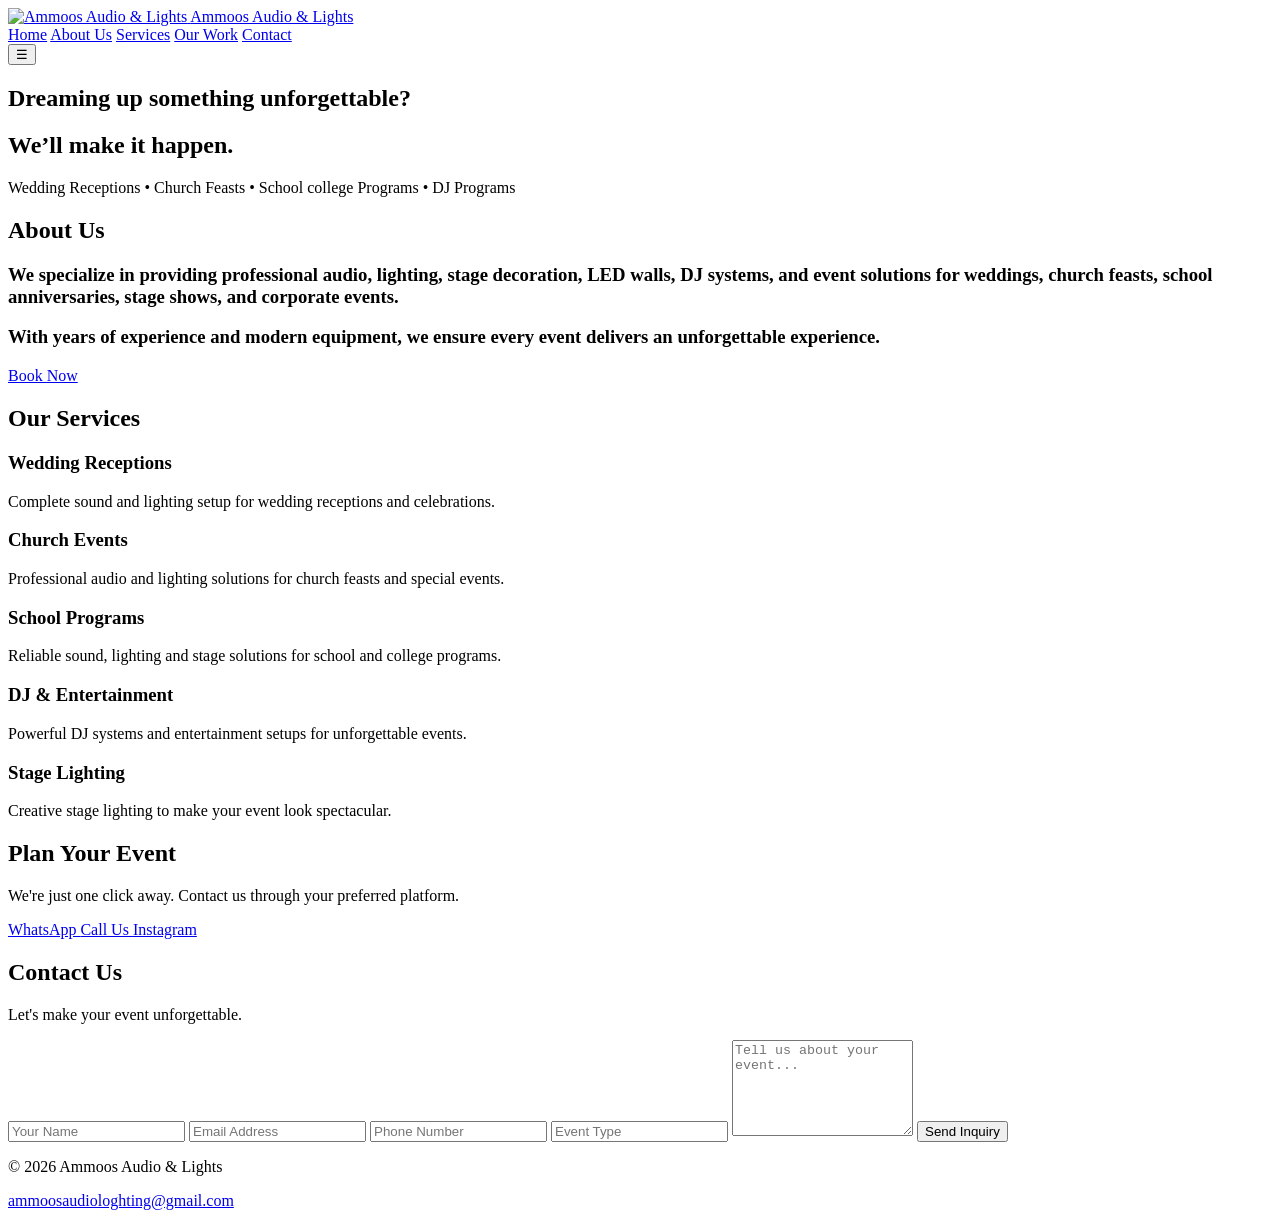
==== index.html @ 458efa20 "Add files via upload" ====
<!DOCTYPE html>
<html lang="en">

<head>
    <meta charset="UTF-8">
    <meta name="viewport" content="width=device-width, initial-scale=1.0">
    <title>Ammoos  Audio & Lights</title>

    <link rel="stylesheet" href="css/style.css">
</head>

<body>

<header class="navbar">

    <a href="#home" class="logo">

        <img src="images/A-Photoroom.png" alt="Ammoos Audio & Lights">

        <span>Ammoos Audio & Lights</span>

    </a>


    <nav class="nav-menu">

        <a href="#home">Home</a>
        <a href="#about">About Us</a>
        <a href="#services">Services</a>
        <a href="#gallery">Our Work</a>
        <a href="#contact">Contact</a>

    </nav>


    <button class="menu-toggle" onclick="toggleMenu()">

        ☰

    </button>

</header>
    <section class="hero" id="home">
        <div class="hero-content">
            
          <h1>Dreaming up something unforgettable? </h1>
          <h1>We’ll make it happen.</h1>
            <p>
                Wedding Receptions • Church Feasts • School college Programs • DJ Programs
            </p>
            <!-- About Section -->

<section class="about" id="about">

    

    <div class="about-content">

        <h2>About Us</h2>
        <h3>
             <p>
            We specialize in providing professional audio, lighting, stage decoration,
            LED walls, DJ systems, and event solutions for weddings, church feasts,
            school anniversaries, stage shows, and corporate events.
        </p>
        </h3>

       
<h3>
     <p>
            With years of experience and modern equipment, we ensure every event
            delivers an unforgettable experience.
        </p>
</h3>
       

       <a href="https://wa.me/918129966075?text=Hello%20Ammoos%20Audio%20%26%20Lights%2C%20I%20would%20like%20to%20book%20your%20services." 
   class="book-btn" 
   target="_blank">
    Book Now
</a>
    </div>

</section>

           
            

            
            
        </div>

    </section>

    <script src="js/script.js"></script>


    <!-- Services -->

<section class="services" id="services">


    <h2>Our Services</h2>

    <div class="service-container">

        <div class="service-card wedding">
            <div class="service-content">
                <h3>Wedding Receptions</h3>
                <p>
                    Complete sound and lighting setup for wedding receptions
                    and celebrations.
                </p>
            </div>
        </div>

        <div class="service-card church">
            <div class="service-content">
                <h3>Church Events</h3>
                <p>
                    Professional audio and lighting solutions for church
                    feasts and special events.
                </p>
            </div>
        </div>

        <div class="service-card school">
            <div class="service-content">
                <h3>School Programs</h3>
                <p>
                    Reliable sound, lighting and stage solutions for school
                    and college programs.
                </p>
            </div>
        </div>

        <div class="service-card dj">
            <div class="service-content">
                <h3>DJ & Entertainment</h3>
                <p>
                    Powerful DJ systems and entertainment setups for
                    unforgettable events.
                </p>
            </div>
        </div>

        

        <div class="service-card stage">
            <div class="service-content">
                <h3>Stage Lighting</h3>
                <p>
                    Creative stage lighting to make your event look
                    spectacular.
                </p>
            </div>
        </div>

    </div>

</section>

    <!-- Gallery Section -->
<section class="contact" id="contact">

    <h2>Plan Your Event</h2>

    <p>We're just one click away. Contact us through your preferred platform.</p>

    <div class="contact-buttons">

        <!-- WhatsApp -->
        <a href="https://wa.me/8129966075" target="_blank" class="contact-btn whatsapp">
             WhatsApp
        </a>

        <!-- Call -->
        <a href="tel:+916282883559" class="contact-btn phone">
             Call Us
        </a>

       <!-- Instagram -->
        <a href="https://www.instagram.com/ammoos_sound?igsh=MTBkb2Jwc242ZDIzeg==" target="_blank" class="contact-btn instagram">
             Instagram
        </a> 
       

    </div>
</section>
<!-- Contact Section -->

<section class="contact" id="contact">

    <h2>Contact Us</h2>

    <p>Let's make your event unforgettable.</p>

    <div class="contact-container">

        <form>

            <input type="text" placeholder="Your Name" required>

            <input type="email" placeholder="Email Address" required>

            <input type="tel" placeholder="Phone Number" required>

            <input type="text" placeholder="Event Type">

            <textarea placeholder="Tell us about your event..." rows="6"></textarea>

            <button type="submit">Send Inquiry</button>

        </form>

    </div>

</section>
<footer>
    <p>© 2026 Ammoos Audio & Lights</p>

    <a href="mailto:ammoosaudiologhting@gmail.com">
        ammoosaudiologhting@gmail.com
    </a>
</footer>


</body>

</html>
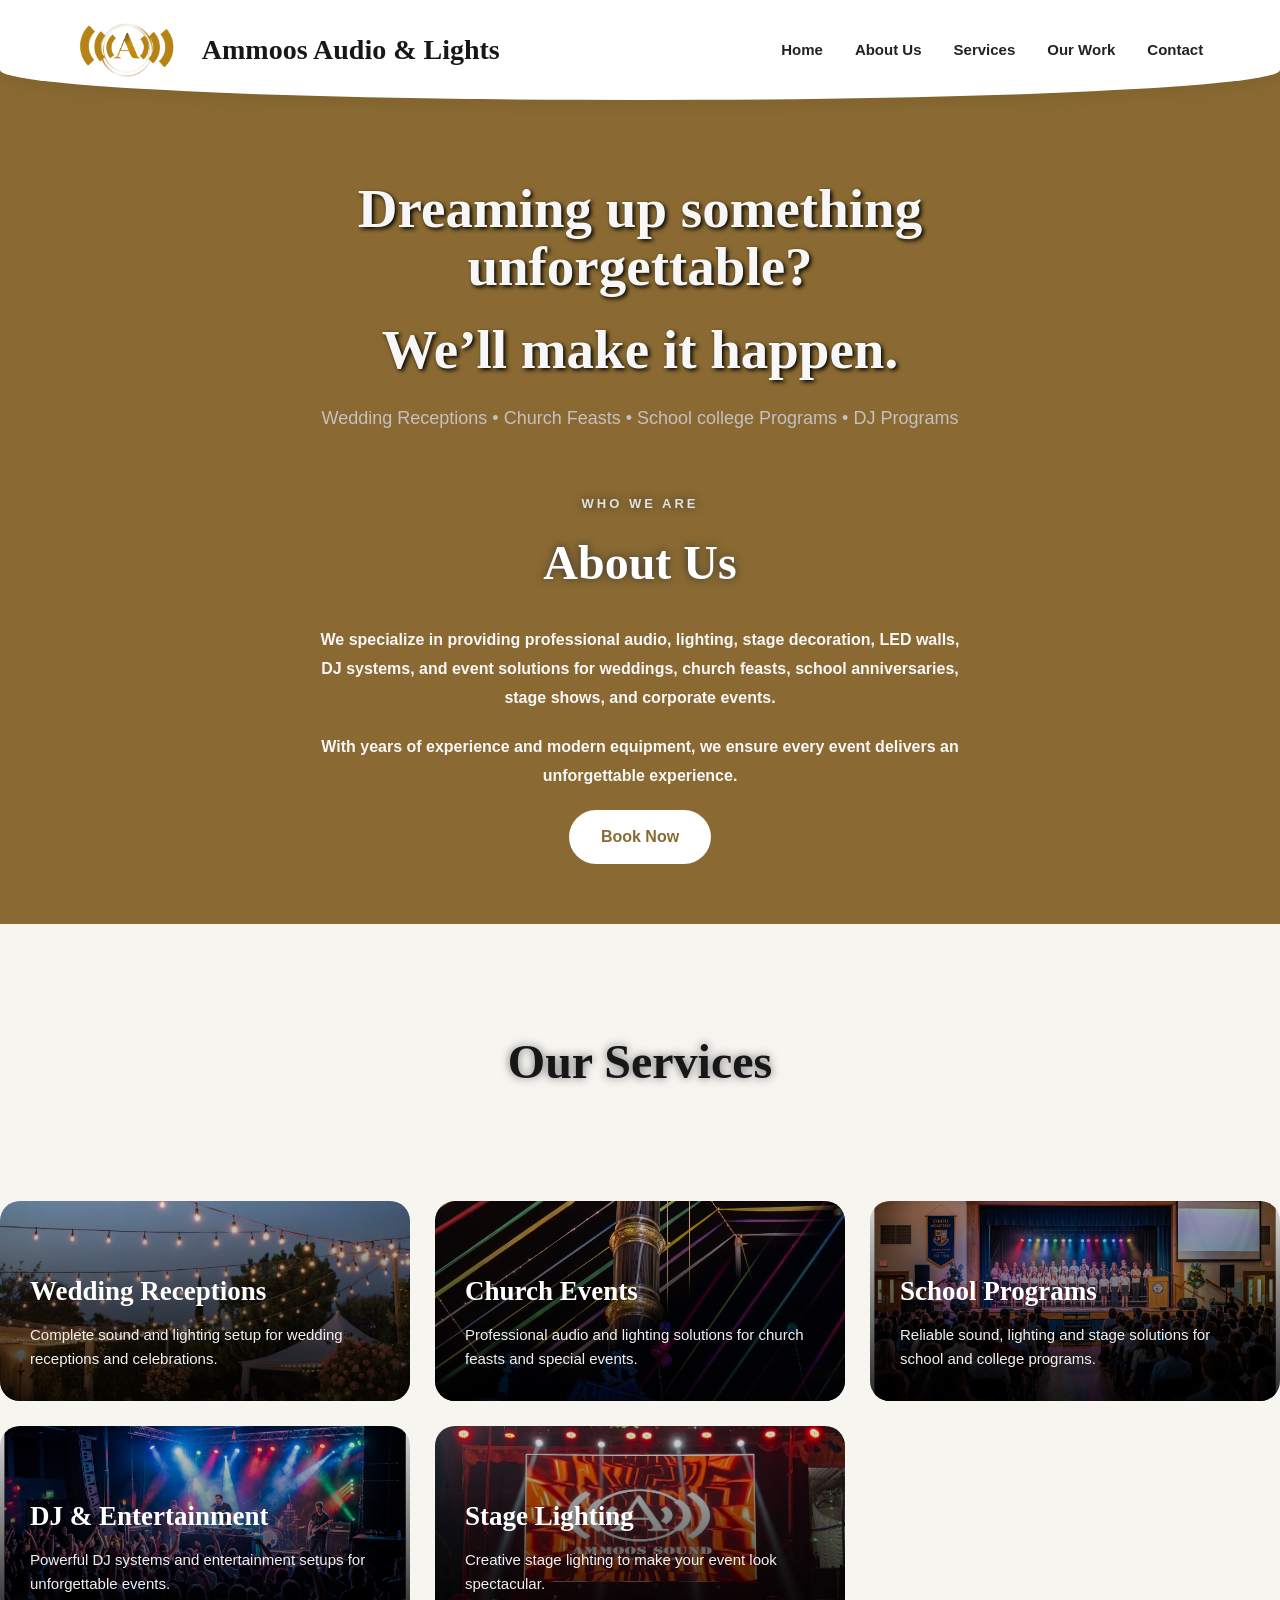
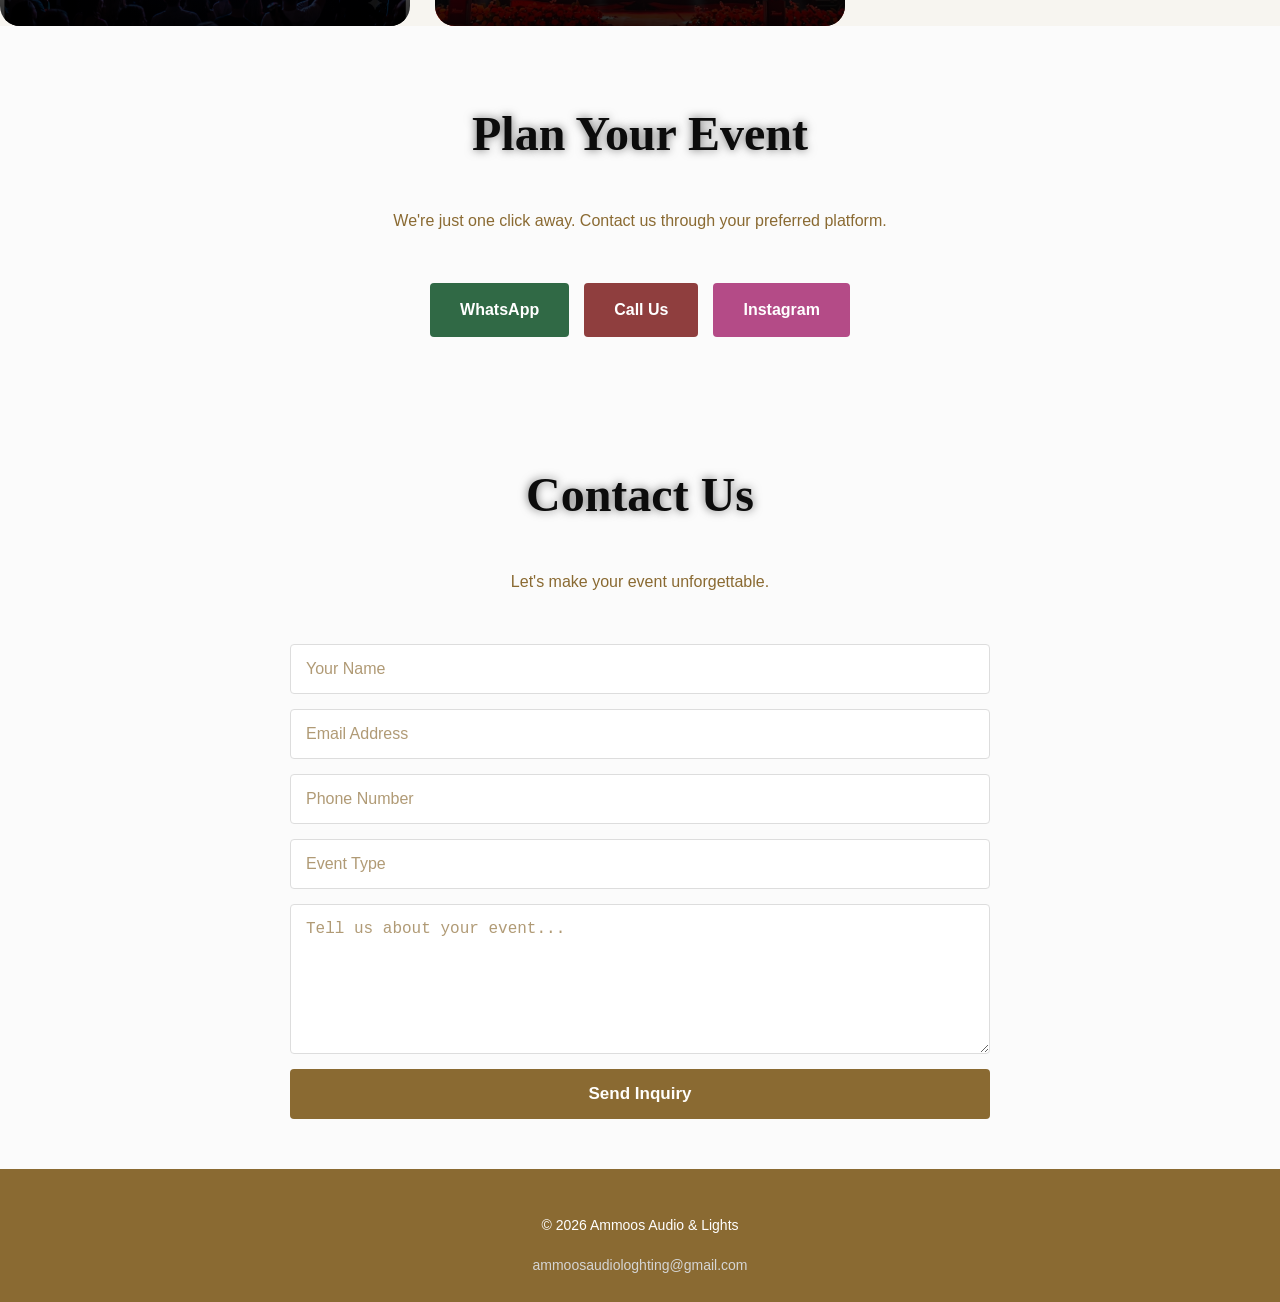
==== commit c36d3148: "Update index.html" ====
--- a/index.html
+++ b/index.html
@@ -6,7 +6,7 @@
     <meta name="viewport" content="width=device-width, initial-scale=1.0">
     <title>Ammoos  Audio & Lights</title>
 
-    <link rel="stylesheet" href="css/style.css">
+    <link rel="stylesheet" href="style.css">
 </head>
 
 <body>
@@ -227,4 +227,4 @@
 
 </body>
 
-</html>+</html>
--- a/style.css
+++ b/style.css
@@ -0,0 +1,1043 @@
+/* =========================================
+   GLOBAL RESET
+========================================= */
+
+* {
+    margin: 0;
+    padding: 0;
+    box-sizing: border-box;
+}
+
+html {
+    scroll-behavior: smooth;
+}
+
+body {
+    font-family: Arial, Helvetica, sans-serif;
+    background: #f7f5f0;
+    color: #171717;
+    line-height: 1.6;
+}
+
+
+/* =========================================
+   NAVIGATION BAR
+========================================= */
+
+/* =========================================
+   NAVBAR
+========================================= */
+
+.navbar {
+    position: fixed;
+    top: 0;
+    left: 0;
+    width: 100%;
+    height: 100px;
+
+    display: flex;
+    align-items: center;
+    justify-content: space-between;
+
+    padding: 0 6%;
+    background: white;
+
+    z-index: 9999;
+
+    border-radius: 0 0 50% 50% / 0 0 30px 30px;
+
+    box-shadow: 0 4px 18px rgba(0, 0, 0, 0.08);
+}
+
+
+/* =========================================
+   LOGO
+========================================= */
+
+.logo {
+    display: flex;
+    align-items: center;
+
+    gap: 25px;
+
+    text-decoration: none;
+
+    color: #171717;
+
+    flex-shrink: 0;
+}
+
+
+.logo img {
+    display: block;
+
+    width: 100px;
+    height: 100px;
+
+    max-width: 500px;
+    max-height: 500px;
+
+    object-fit: contain;
+
+    object-position: left;
+}
+
+
+.logo span {
+    display: block;
+
+    color: #171717;
+
+    font-family: Georgia, "Times New Roman", serif;
+
+    font-size: 28px;
+
+    font-weight: bold;
+
+    white-space: nowrap;
+}
+
+
+/* =========================================
+   NAVIGATION
+========================================= */
+
+.nav-menu {
+    display: flex;
+
+    align-items: center;
+
+    gap: 32px;
+}
+
+
+.nav-menu a {
+    position: relative;
+
+    color: #222;
+
+    text-decoration: none;
+
+    font-size: 15px;
+
+    font-weight: 600;
+
+    transition: 0.3s;
+}
+
+
+.nav-menu a:hover {
+    color: #8a6a32;
+}
+
+
+.nav-menu a::after {
+    content: "";
+
+    position: absolute;
+
+    left: 0;
+    bottom: -7px;
+
+    width: 0;
+    height: 2px;
+
+    background: #8a6a32;
+
+    transition: 0.3s;
+}
+
+
+.nav-menu a:hover::after {
+    width: 100%;
+}
+
+
+/* =========================================
+   MOBILE MENU
+========================================= */
+
+.menu-toggle {
+    display: none;
+
+    border: none;
+
+    background: transparent;
+
+    color: #171717;
+
+    font-size: 28px;
+
+    cursor: pointer;
+}
+
+
+
+
+
+/* =========================================
+   NAVIGATION LINKS
+========================================= */
+
+.nav-menu {
+    display: flex;
+    align-items: center;
+
+    gap: 32px;
+}
+
+.nav-menu a {
+    position: relative;
+
+    color: #222;
+
+    text-decoration: none;
+
+    font-size: 15px;
+    font-weight: 600;
+
+    transition: 0.3s;
+}
+
+
+/* Gold underline */
+
+.nav-menu a::after {
+    content: "";
+
+    position: absolute;
+
+    left: 0;
+    bottom: -8px;
+
+    width: 0;
+    height: 2px;
+
+    background: #8a6a32;
+
+    transition: 0.3s;
+}
+
+.nav-menu a:hover {
+    color: #8a6a32;
+}
+
+.nav-menu a:hover::after {
+    width: 100%;
+}
+
+
+
+
+
+/* =========================================
+   HERO SECTION
+========================================= */
+
+.hero {
+    position: relative;
+    min-height: 100vh;
+
+    padding-top: 150px;
+
+   
+    background-size: cover;
+    background-position: center;
+
+    display: flex;
+    justify-content: center;
+    align-items: center;
+
+    text-align: center;
+    color: white;
+}
+
+
+/* Dark overlay */
+
+.hero::before {
+    content: "";
+
+    position: absolute;
+
+    inset: 0;
+
+    background: #8a6a32;
+}
+
+
+/* Hero content */
+
+.hero-content {
+    position: relative;
+
+    z-index: 2;
+
+    max-width: 850px;
+
+    padding: 30px;
+}
+
+
+
+
+
+/* Main heading */
+
+.hero-content h1 {
+    color: #f7f7f7;
+
+    font-family: Georgia, "Times New Roman", serif;
+
+    font-size: clamp(30px, 7vw, 55px);
+    text-shadow: 2px 2px 4px black;
+    
+
+    line-height: 1.05;
+
+    margin-bottom: 25px;
+}
+
+
+/* Hero paragraph */
+
+.hero-content p {
+    max-width: 650px;
+
+    margin: 0 auto 30px;
+
+    color: #c3c1c1;
+
+    font-size: 18px;
+
+    line-height: 1.7;
+}
+
+
+/* =========================================
+   HERO BUTTON
+========================================= */
+
+.hero-content button {
+    padding: 14px 30px;
+
+    border: none;
+    border-radius: 5px;
+
+    background: #fafaf9;
+
+    color: rgb(11, 11, 11);
+
+    font-size: 16px;
+    font-weight: bold;
+
+    cursor: pointer;
+
+    transition: 0.3s;
+}
+
+.hero-content button:hover {
+    background: #ffffff;
+
+    transform: translateY(-2px);
+}
+
+
+/* =========================================
+   ABOUT SECTION
+========================================= */
+
+.about {
+    display: flex;
+
+    align-items: center;
+
+    justify-content: space-between;
+
+    gap: 60px;
+
+    padding: 30px 5%;
+
+    background: 8a6a32;
+}
+
+
+/* About image */
+
+.about-image {
+    flex: 1;
+}
+
+.about-image img {
+    width: 100%;
+
+    max-height: 500px;
+
+    object-fit: cover;
+
+    border-radius: 4px;
+}
+
+
+/* About content */
+
+.about-content {
+    flex: 1;
+}
+
+.about-content h2 {
+    color: #ffffff;
+
+    font-family: Georgia, "Times New Roman", serif;
+
+    font-size: 48px;
+    text-shadow: 0 0 10px rgb(54, 53, 53);
+
+    margin-bottom: 25px;
+}
+
+.about-content h2::before {
+    content: "WHO WE ARE";
+
+    display: block;
+
+    margin-bottom: 10px;
+
+    color: #e2e1dd;
+
+    font-family: Arial, Helvetica, sans-serif;
+
+    font-size: 13px;
+
+    font-weight: bold;
+
+    letter-spacing: 3px;
+}
+
+.about-content p {
+    margin-bottom: 20px;
+
+    color: #f7f7f7;
+
+    line-height: 1.8;
+
+    font-size: 16px;
+}
+
+
+/* About button */
+
+.about-content button {
+    margin-top: 10px;
+
+    padding: 13px 28px;
+
+    border: none;
+    border-radius: 4px;
+
+    background: #f8f7f4;
+
+    color: #8a6a32;
+
+    font-weight: bold;
+
+    cursor: pointer;
+
+    transition: 0.3s;
+}
+
+.about-content button:hover {
+    background: #d5d4d2;
+}
+.book-btn {
+    display: inline-block;
+    padding: 14px 32px;
+    background: #ffffff;
+    color: #8a6a32;
+    text-decoration: none;
+    font-weight: 600;
+    border-radius: 30px;
+    transition: 0.3s ease;
+}
+
+.book-btn:hover {
+    background: #d1d1d0;
+    transform: translateY(-3px);
+}
+
+
+//* =========================
+   SERVICES
+========================= */
+
+.services {
+    padding: 200px 20%;
+    background: #f7f5f0;
+    text-align: left;
+    gap: 10px;
+}
+
+.services h2 {
+    padding: 100px 20%;
+    font-family: Georgia, "Times New Roman", serif;
+    font-size: 48px;
+    text-shadow: 0 0 10px #6d6d6d;
+    margin-bottom: 00px;
+    color: #171717;
+    text-align: center;
+    gap: 10px;
+   
+}
+
+.service-container {
+    display: grid;
+    grid-template-columns: repeat(3, 1fr);
+    gap: 25px;
+}
+
+/* SERVICE CARD */
+
+.service-card {
+    position: relative;
+    height: 200px;
+
+    border-radius: 20px;
+    overflow: hidden;
+
+    background-size: cover;
+    background-position: center;
+
+    display: flex;
+    align-items: flex-end;
+
+    transition: transform 0.3s ease;
+}
+
+/* Dark overlay */
+
+.service-card::before {
+    content: "";
+
+    position: absolute;
+    inset: 0;
+
+    background: linear-gradient(
+        to top,
+        rgba(0, 0, 0, 0.85),
+        rgba(0, 0, 0, 0.15)
+    );
+}
+
+/* Text */
+
+.service-content {
+    position: relative;
+    z-index: 2;
+
+    padding: 30px;
+    text-align: left;
+
+    color: white;
+}
+
+.service-content h3 {
+    font-family: Georgia, "Times New Roman", serif;
+    font-size: 27px;
+    margin-bottom: 10px;
+}
+
+.service-content p {
+    font-size: 15px;
+    line-height: 1.6;
+    color: #f1f1f1;
+}
+
+/* =========================
+   BACKGROUND IMAGES
+========================= */
+
+.service-card.wedding {
+    background-image: url("images/Wedding\ Reception.jpg");
+}
+
+.service-card.church {
+    background-image: url("images/Church Feast.png");
+}
+
+.service-card.school {
+    background-image: url("images/School\ .png");
+}
+
+.service-card.dj {
+    background-image: url("images/DJ.png");
+}
+
+.service-card.stage {
+    background-image: url("images/Stage light.png");
+}
+
+/* Hover */
+
+.service-card:hover {
+    transform: translateY(-8px);
+}
+
+/* =========================================
+   GALLERY SECTION
+========================================= */
+
+.gallery {
+    padding: 50px 5%;
+
+    background: white;
+
+    display: grid;
+
+    grid-template-columns: repeat(3, 1fr);
+
+    gap: 20px;
+}
+
+.gallery img {
+    width: 100%;
+
+    height: 280px;
+
+    object-fit: cover;
+
+    border-radius: 3px;
+
+    transition: 0.3s;
+}
+
+.gallery img:hover {
+    transform: scale(1.02);
+}
+
+
+/* =========================================
+   CONTACT SECTION
+========================================= */
+
+.contact {
+    padding: 50px 5%;
+
+    background: #fbfbfb;
+
+    text-align: center;
+}
+
+.contact h2 {
+    padding: 20px 5%;
+    color: #0c0c0c;
+
+    font-family: Georgia, "Times New Roman", serif;
+    text-shadow: 0 0 10px #6d6d6d;
+
+    font-size: 48px;
+
+    margin-bottom: 15px;
+}
+
+.contact p {
+    color: #8a6a32;
+
+    margin-bottom: 50px;
+
+    font-size: 16px;
+}
+
+
+/* Contact buttons */
+
+.contact-buttons {
+    display: flex;
+
+    justify-content: center;
+
+    gap: 15px;
+
+    flex-wrap: wrap;
+}
+
+.contact-btn {
+    display: inline-block;
+
+    padding: 14px 30px;
+
+    border-radius: 4px;
+
+    color: white;
+
+    text-decoration: none;
+
+    font-size: 16px;
+
+    font-weight: bold;
+
+    transition: 0.3s;
+}
+
+
+/* WhatsApp */
+
+.whatsapp {
+    background: #306945;
+}
+
+.whatsapp:hover {
+    background: #1da851;
+
+    transform: translateY(-3px);
+}
+
+
+/* Phone */
+
+.phone {
+    background: #8f3e3e;
+}
+
+.phone:hover {
+    background: #8a6a32;
+
+    transform: translateY(-3px);
+}
+
+
+/* Instagram */
+
+.instagram {
+    background: #b44b87;
+}
+
+.instagram:hover {
+    background: #a62b70;
+
+    transform: translateY(-3px);
+}
+
+
+.instagram:hover {
+    background: #a62b70;
+
+    transform: translateY(-3px);
+}
+
+/* =========================================
+   CONTACT FORM
+========================================= */
+
+.contact-container {
+    max-width: 700px;
+
+    margin: 50px auto 0;
+}
+
+.contact form {
+    display: flex;
+
+    flex-direction: column;
+
+    gap: 15px;
+}
+
+.contact input,
+.contact textarea {
+    width: 100%;
+
+    padding: 15px;
+
+    border: 1px solid #ddd;
+
+    border-radius: 4px;
+
+    background: white;
+
+    color: #8a6a32b9;
+
+    font-size: 16px;
+
+    outline: none;
+}
+
+.contact input:focus,
+.contact textarea:focus {
+    border-color: #8a6a32;
+}
+
+.contact input::placeholder,
+.contact textarea::placeholder {
+    color: #8a6a32ac;
+}
+
+.contact textarea {
+    min-height: 150px;
+
+    resize: vertical;
+}
+
+.contact form button {
+    padding: 15px;
+
+    border: none;
+
+    border-radius: 4px;
+
+    background: #8a6a32;
+
+    color: #fffefb;
+
+    font-size: 17px;
+
+    font-weight: bold;
+
+    cursor: pointer;
+
+    transition: 0.3s;
+}
+
+.contact form button:hover {
+    background: #8a6a32;
+
+    transform: translateY(-2px);
+}
+
+
+/* =========================================
+   FOOTER
+========================================= */
+
+footer {
+    background: #8a6a32;
+    color: white;
+    text-align: center;
+    padding: 45px 20px 25px;
+}
+
+footer h3 {
+    font-family: Georgia, "Times New Roman", serif;
+    font-size: 26px;
+    margin-bottom: 10px;
+}
+
+footer p {
+    color: #ffff;
+    font-size: 14px;
+    margin-bottom: 15px;
+}
+
+footer a {
+    color: #d5d5d4;
+    text-decoration: none;
+    font-size: 14px;
+}
+
+footer a:hover {
+    color: white;
+}
+
+.footer-bottom {
+    margin-top: 30px;
+    padding-top: 20px;
+    border-top: 1px solid #333;
+    font-size: 13px;
+    color: #999;
+}
+
+
+/* =========================================
+   MOBILE RESPONSIVE
+========================================= */
+
+@media (max-width: 768px) {
+
+    /* Navbar */
+
+    .navbar {
+        height: 70px;
+
+        padding: 0 20px;
+    }
+
+    .logo img {
+        width: 42px;
+
+        height: 42px;
+    }
+
+    .logo span {
+        font-size: 17px;
+    }
+
+
+    /* Hide desktop menu */
+
+    .nav-menu {
+        position: absolute;
+
+        top: 70px;
+
+        left: 0;
+
+        width: 100%;
+
+        background: white;
+
+        flex-direction: column;
+
+        align-items: center;
+
+        gap: 0;
+
+        padding: 10px 0;
+
+        display: none;
+
+        border-bottom: 1px solid #ddd;
+    }
+
+
+    /* Show menu */
+
+    .nav-menu.active {
+        display: flex;
+    }
+
+
+    .nav-menu a {
+        width: 100%;
+
+        padding: 15px;
+
+        text-align: center;
+    }
+
+
+    /* Mobile hamburger */
+
+    .menu-toggle {
+        display: block;
+    }
+
+
+    /* Hero */
+
+    .hero {
+        min-height: 90vh;
+
+        padding: 70px 20px 0;
+    }
+
+    .hero-content {
+        padding: 20px;
+    }
+
+    .hero-content h1 {
+        font-size: 42px;
+    }
+
+    .hero-content p {
+        font-size: 16px;
+    }
+
+
+    /* About */
+
+    .about {
+        flex-direction: column;
+
+        padding: 70px 6%;
+
+        gap: 35px;
+    }
+
+    .about-content h2 {
+        font-size: 38px;
+    }
+
+
+    /* Services */
+
+    .services {
+        padding: 70px 6%;
+    }
+
+    .services h2 {
+        font-size: 38px;
+    }
+
+    .service-container {
+        grid-template-columns: 1fr;
+    }
+
+
+    /* Gallery */
+
+    .gallery {
+        grid-template-columns: 1fr;
+
+        padding: 70px 6%;
+    }
+
+    .gallery img {
+        height: 250px;
+    }
+
+
+    /* Contact */
+
+    .contact {
+        padding: 70px 6%;
+    }
+
+    .contact h2 {
+        font-size: 38px;
+    }
+
+    .contact-buttons {
+        flex-direction: column;
+
+        align-items: center;
+    }
+
+    .contact-btn {
+        width: 220px;
+    }
+
+}
+
+
+/* =========================================
+   SMALL MOBILE DEVICES
+========================================= */
+
+@media (max-width: 450px) {
+
+    .logo span {
+        font-size: 15px;
+    }
+
+    .logo img {
+        width: 38px;
+
+        height: 38px;
+    }
+
+    .hero-content h1 {
+        font-size: 35px;
+    }
+
+    .hero-content::before {
+        font-size: 10px;
+
+        letter-spacing: 2px;
+    }
+
+    .about-content h2,
+    .services h2,
+    .contact h2 {
+        font-size: 34px;
+    }
+
+}
